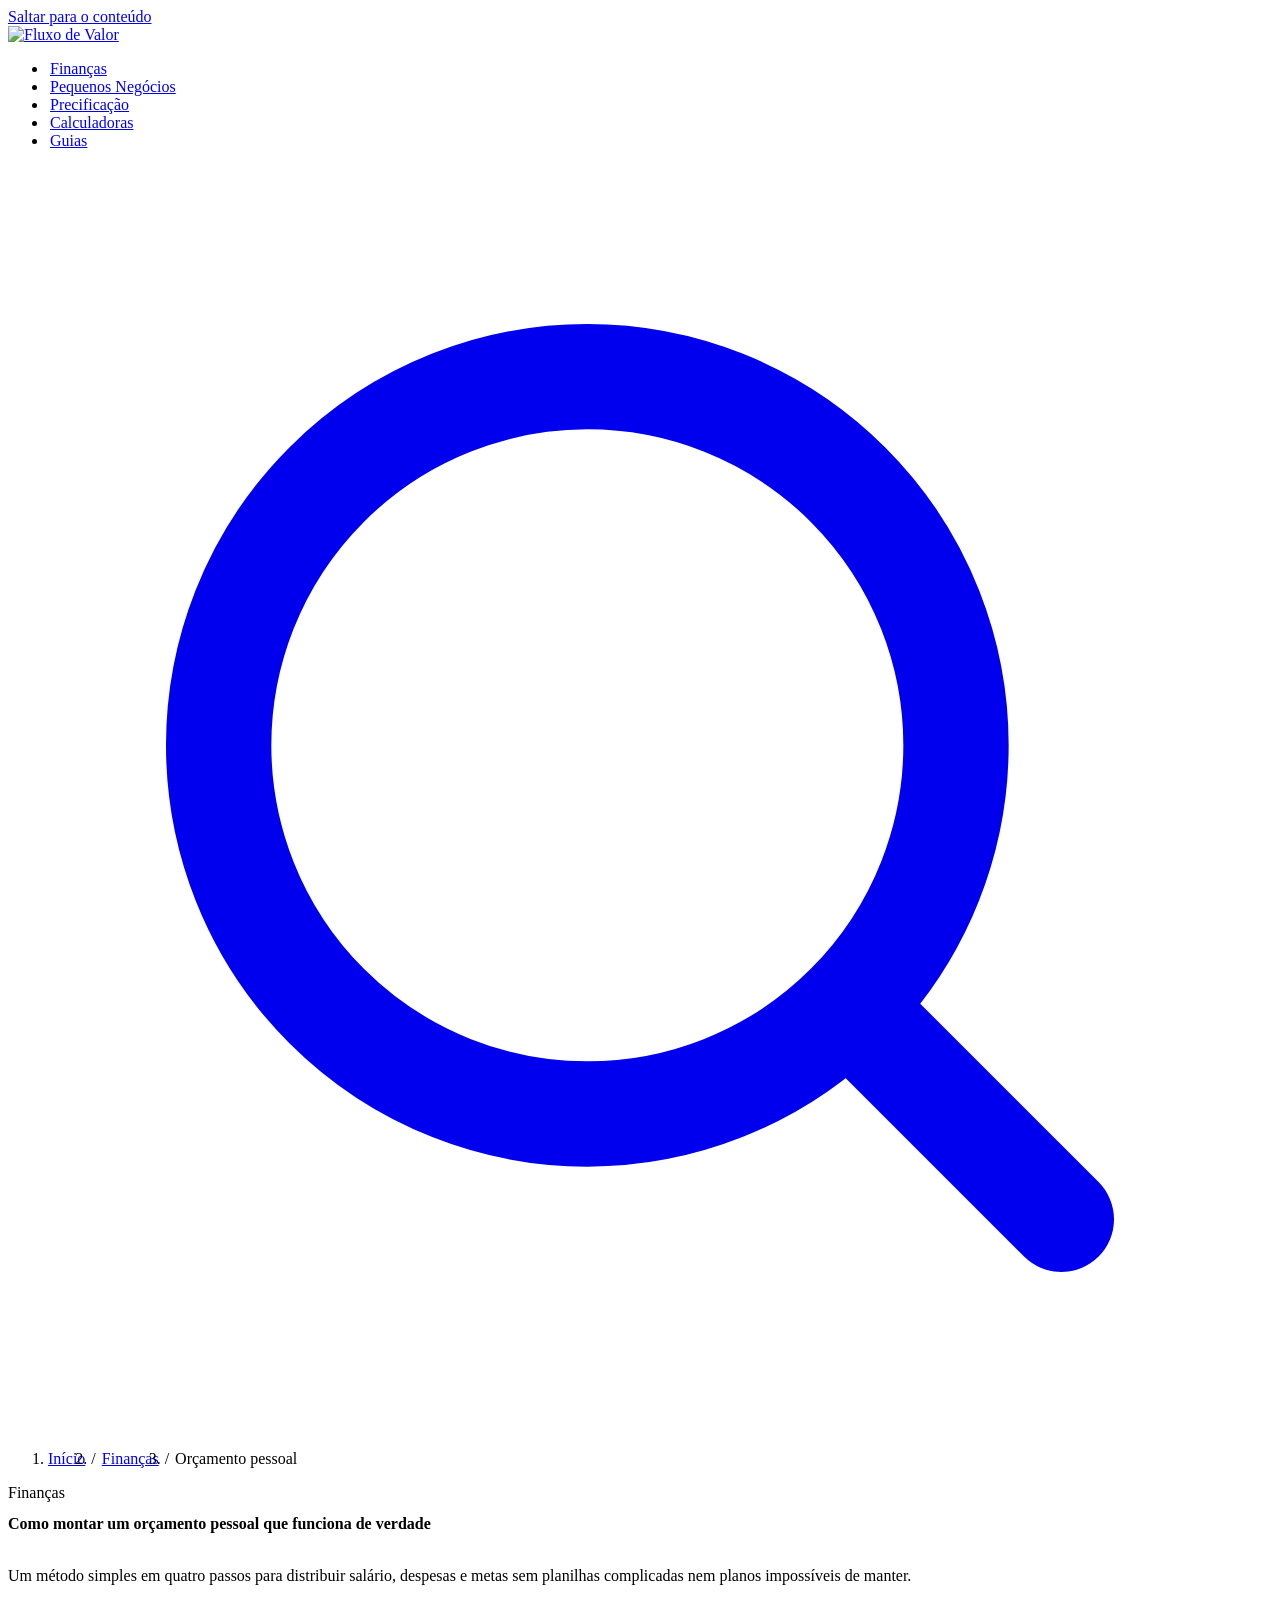
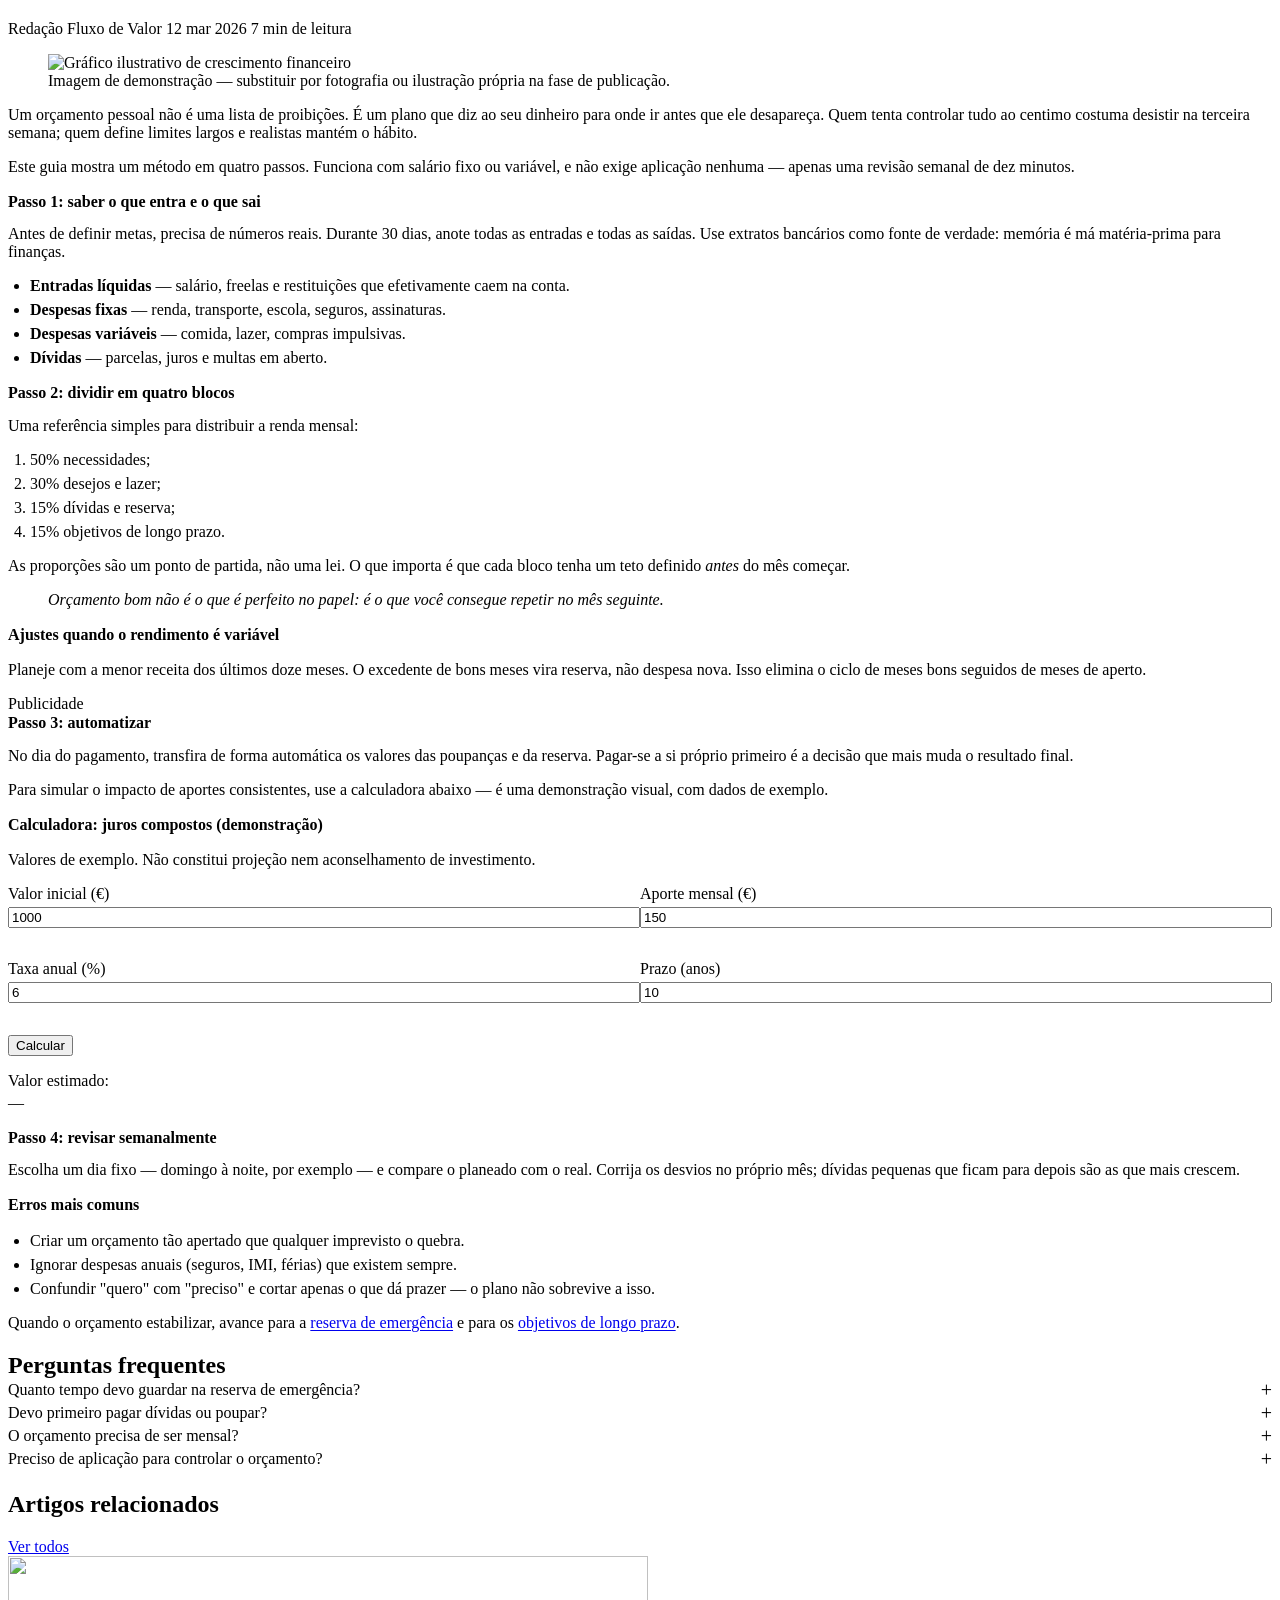
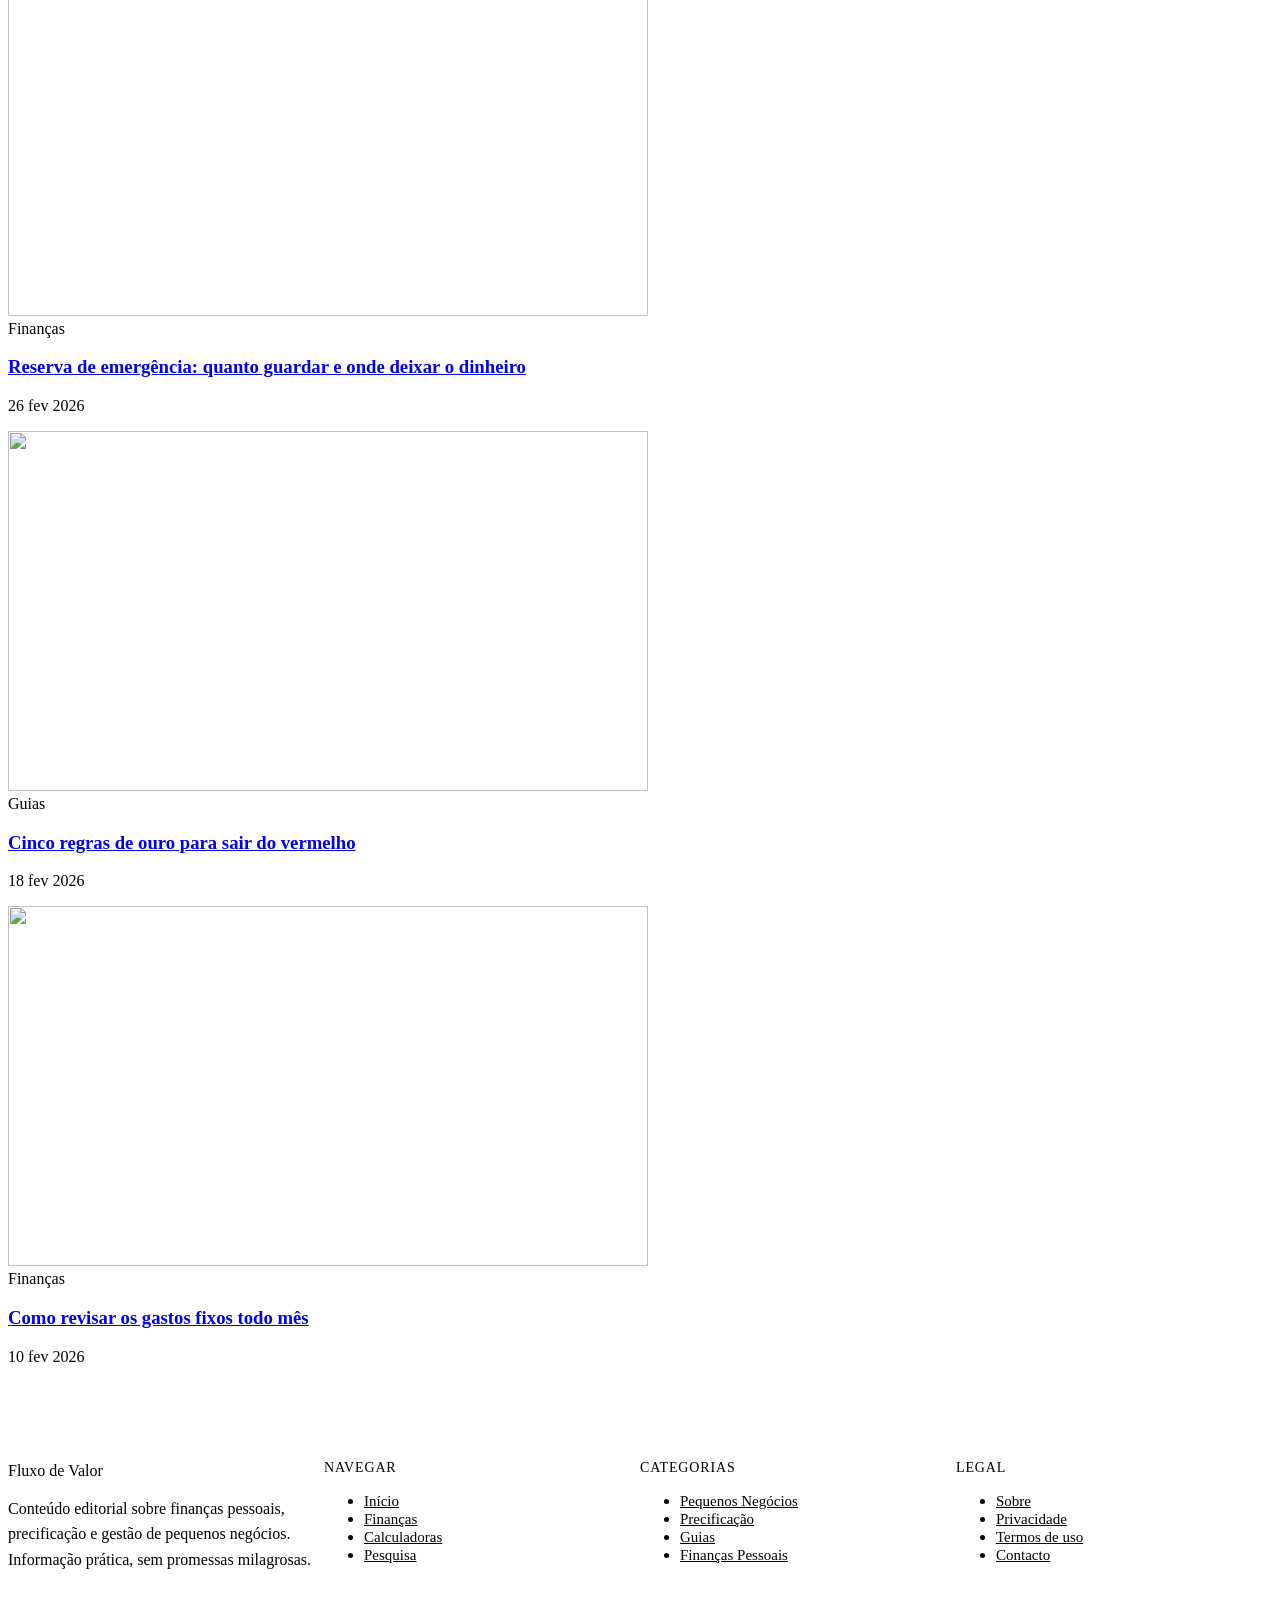
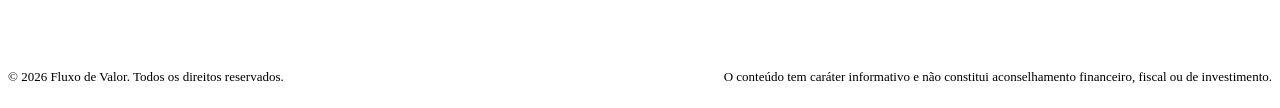
==== src/article.html @ 98493f85 "feat: implement article, category and search layouts" ====
<!DOCTYPE html>
<html lang="pt-PT">
<head>
<meta charset="utf-8">
<meta name="viewport" content="width=device-width, initial-scale=1">
<title>Como montar um orçamento pessoal que funciona de verdade — Fluxo de Valor</title>
<meta name="description" content="Método em quatro passos para montar um orçamento pessoal realista: distribuir salário, despesas e metas sem planilhas complicadas.">
<link rel="canonical" href="https://fluxodevalor.example/article.html">
<meta name="robots" content="index, follow">

<meta property="og:type" content="article">
<meta property="og:site_name" content="Fluxo de Valor">
<meta property="og:locale" content="pt_PT">
<meta property="og:title" content="Como montar um orçamento pessoal que funciona de verdade">
<meta property="og:description" content="Método em quatro passos para montar um orçamento pessoal realista, sem planilhas complicadas.">
<meta property="og:url" content="https://fluxodevalor.example/article.html">
<meta property="og:image" content="https://fluxodevalor.example/assets/images/ph-hero.svg">
<meta property="article:published_time" content="2026-03-12">

<meta name="twitter:card" content="summary_large_image">
<meta name="twitter:title" content="Como montar um orçamento pessoal que funciona de verdade">
<meta name="twitter:description" content="Método em quatro passos para montar um orçamento pessoal realista, sem planilhas complicadas.">
<meta name="twitter:image" content="https://fluxodevalor.example/assets/images/ph-hero.svg">

<link rel="icon" href="assets/images/logo.svg" type="image/svg+xml">

<link rel="stylesheet" href="css/variables.css">
<link rel="stylesheet" href="css/reset.css">
<link rel="stylesheet" href="css/base.css">
<link rel="stylesheet" href="css/header.css">
<link rel="stylesheet" href="css/navigation.css">
<link rel="stylesheet" href="css/hero.css">
<link rel="stylesheet" href="css/cards.css">
<link rel="stylesheet" href="css/sections.css">
<link rel="stylesheet" href="css/sidebar.css">
<link rel="stylesheet" href="css/calculators.css">
<link rel="stylesheet" href="css/article.css">
<link rel="stylesheet" href="css/footer.css">
<link rel="stylesheet" href="css/responsive.css">

<script type="application/ld+json">
{
  "@context": "https://schema.org",
  "@type": "Article",
  "headline": "Como montar um orçamento pessoal que funciona de verdade",
  "description": "Método em quatro passos para montar um orçamento pessoal realista, sem planilhas complicadas.",
  "inLanguage": "pt-PT",
  "datePublished": "2026-03-12",
  "author": { "@type": "Organization", "name": "Fluxo de Valor" },
  "publisher": { "@type": "Organization", "name": "Fluxo de Valor" },
  "image": "https://fluxodevalor.example/assets/images/ph-hero.svg",
  "mainEntityOfPage": "https://fluxodevalor.example/article.html"
}
</script>

<script type="application/ld+json">
{
  "@context": "https://schema.org",
  "@type": "BreadcrumbList",
  "itemListElement": [
    { "@type": "ListItem", "position": 1, "name": "Início", "item": "https://fluxodevalor.example/" },
    { "@type": "ListItem", "position": 2, "name": "Finanças", "item": "https://fluxodevalor.example/category.html" },
    { "@type": "ListItem", "position": 3, "name": "Orçamento pessoal" }
  ]
}
</script>

<script type="application/ld+json">
{
  "@context": "https://schema.org",
  "@type": "FAQPage",
  "mainEntity": [
    {
      "@type": "Question",
      "name": "Quanto tempo devo guardar na reserva de emergência?",
      "acceptedAnswer": { "@type": "Answer", "text": "Entre 3 e 6 meses de despesas essenciais. Quem tem rendimento variável ou depende de um único cliente deve aproximar-se de 6 meses." }
    },
    {
      "@type": "Question",
      "name": "Devo primeiro pagar dívidas ou poupar?",
      "acceptedAnswer": { "@type": "Answer", "text": "Garanta uma pequena reserva de segurança (1 mês) e, em paralelo, ataque as dívidas com juros acima de 8% ao ano. Só depois aumente a poupança de longo prazo." }
    },
    {
      "@type": "Question",
      "name": "O orçamento precisa de ser mensal?",
      "acceptedAnswer": { "@type": "Answer", "text": "Na maioria dos casos sim, porque acompanha a frequência do salário. Quem recebe de forma irregular pode usar um orçamento por 90 dias." }
    },
    {
      "@type": "Question",
      "name": "Preciso de aplicação para controlar o orçamento?",
      "acceptedAnswer": { "@type": "Answer", "text": "Não. Uma folha de cálculo simples ou até papel funciona desde que a revisão seja semanal e os valores sejam reais." }
    }
  ]
}
</script>
</head>

<body>
<a class="skip-link" href="#conteudo">Saltar para o conteúdo</a>

<header class="site-header">
  <div class="container header-inner">
    <a class="site-logo" href="index.html" aria-label="Fluxo de Valor — página inicial">
      <img src="assets/images/logo.svg" alt="Fluxo de Valor" width="180" height="30">
    </a>

    <nav class="main-nav" id="main-nav" aria-label="Navegação principal">
      <ul class="nav-list">
        <li><a class="nav-link is-active" href="category.html" aria-current="page">Finanças</a></li>
        <li><a class="nav-link" href="category.html">Pequenos Negócios</a></li>
        <li><a class="nav-link" href="category.html">Precificação</a></li>
        <li><a class="nav-link" href="category.html">Calculadoras</a></li>
        <li><a class="nav-link" href="category.html">Guias</a></li>
      </ul>
    </nav>

    <div class="header-actions">
      <a class="header-search" href="search.html" aria-label="Pesquisar no site">
        <svg viewBox="0 0 24 24" fill="none" stroke="currentColor" stroke-width="2" stroke-linecap="round" aria-hidden="true"><circle cx="11" cy="11" r="7"/><path d="M20 20l-3.6-3.6"/></svg>
      </a>
      <button class="menu-toggle" type="button" aria-expanded="false" aria-controls="main-nav" aria-label="Abrir menu">
        <svg class="icon-menu" viewBox="0 0 24 24" fill="none" stroke="currentColor" stroke-width="2" stroke-linecap="round" aria-hidden="true"><path d="M4 7h16M4 12h16M4 17h16"/></svg>
        <svg class="icon-close" viewBox="0 0 24 24" fill="none" stroke="currentColor" stroke-width="2" stroke-linecap="round" aria-hidden="true"><path d="M6 6l12 12M18 6L6 18"/></svg>
      </button>
    </div>
  </div>
  <div class="nav-backdrop" aria-hidden="true"></div>
</header>

<main id="conteudo">
  <div class="container">

    <nav class="breadcrumb" aria-label="Trilha de navegação">
      <ol>
        <li><a href="index.html">Início</a></li>
        <li><a href="category.html">Finanças</a></li>
        <li aria-current="page">Orçamento pessoal</li>
      </ol>
    </nav>

    <article>
      <header class="article-header">
        <span class="eyebrow">Finanças</span>
        <h1 class="article-title">Como montar um orçamento pessoal que funciona de verdade</h1>
        <p class="article-summary">Um método simples em quatro passos para distribuir salário, despesas e metas sem planilhas complicadas nem planos impossíveis de manter.</p>
        <p class="meta meta--dot">
          <span>Redação Fluxo de Valor</span>
          <time datetime="2026-03-12">12 mar 2026</time>
          <span>7 min de leitura</span>
        </p>
      </header>

      <figure class="article-figure">
        <img src="assets/images/ph-hero.svg" alt="Gráfico ilustrativo de crescimento financeiro" width="640" height="360" fetchpriority="high">
        <figcaption>Imagem de demonstração — substituir por fotografia ou ilustração própria na fase de publicação.</figcaption>
      </figure>

      <div class="article-body">
        <p>Um orçamento pessoal não é uma lista de proibições. É um plano que diz ao seu dinheiro para onde ir antes que ele desapareça. Quem tenta controlar tudo ao centimo costuma desistir na terceira semana; quem define limites largos e realistas mantém o hábito.</p>

        <p>Este guia mostra um método em quatro passos. Funciona com salário fixo ou variável, e não exige aplicação nenhuma — apenas uma revisão semanal de dez minutos.</p>

        <h2>Passo 1: saber o que entra e o que sai</h2>
        <p>Antes de definir metas, precisa de números reais. Durante 30 dias, anote todas as entradas e todas as saídas. Use extratos bancários como fonte de verdade: memória é má matéria-prima para finanças.</p>
        <ul>
          <li><strong>Entradas líquidas</strong> — salário, freelas e restituições que efetivamente caem na conta.</li>
          <li><strong>Despesas fixas</strong> — renda, transporte, escola, seguros, assinaturas.</li>
          <li><strong>Despesas variáveis</strong> — comida, lazer, compras impulsivas.</li>
          <li><strong>Dívidas</strong> — parcelas, juros e multas em aberto.</li>
        </ul>

        <h2>Passo 2: dividir em quatro blocos</h2>
        <p>Uma referência simples para distribuir a renda mensal:</p>
        <ol>
          <li>50% necessidades;</li>
          <li>30% desejos e lazer;</li>
          <li>15% dívidas e reserva;</li>
          <li>15% objetivos de longo prazo.</li>
        </ol>
        <p>As proporções são um ponto de partida, não uma lei. O que importa é que cada bloco tenha um teto definido <em>antes</em> do mês começar.</p>

        <blockquote>Orçamento bom não é o que é perfeito no papel: é o que você consegue repetir no mês seguinte.</blockquote>

        <h3>Ajustes quando o rendimento é variável</h3>
        <p>Planeje com a menor receita dos últimos doze meses. O excedente de bons meses vira reserva, não despesa nova. Isso elimina o ciclo de meses bons seguidos de meses de aperto.</p>

        <aside class="ad-slot" aria-label="Publicidade — dentro do artigo"><span>Publicidade</span></aside>

        <h2>Passo 3: automatizar</h2>
        <p>No dia do pagamento, transfira de forma automática os valores das poupanças e da reserva. Pagar-se a si próprio primeiro é a decisão que mais muda o resultado final.</p>
        <p>Para simular o impacto de aportes consistentes, use a calculadora abaixo — é uma demonstração visual, com dados de exemplo.</p>

        <section class="calc-panel" aria-labelledby="calc-demo-title">
          <h2 class="calc-panel-title" id="calc-demo-title">Calculadora: juros compostos (demonstração)</h2>
          <p class="calc-panel-hint">Valores de exemplo. Não constitui projeção nem aconselhamento de investimento.</p>

          <form class="calc-form" id="calc-demo-form">
            <p class="calc-field">
              <label for="calc-start">Valor inicial (€)</label>
              <input class="field" type="number" id="calc-start" name="start" value="1000" min="0" step="50">
            </p>
            <p class="calc-field">
              <label for="calc-monthly">Aporte mensal (€)</label>
              <input class="field" type="number" id="calc-monthly" name="monthly" value="150" min="0" step="10">
            </p>
            <p class="calc-field">
              <label for="calc-rate">Taxa anual (%)</label>
              <input class="field" type="number" id="calc-rate" name="rate" value="6" min="0" max="100" step="0.1">
            </p>
            <p class="calc-field">
              <label for="calc-years">Prazo (anos)</label>
              <input class="field" type="number" id="calc-years" name="years" value="10" min="1" max="60" step="1">
            </p>
            <p><button class="btn btn--primary" type="submit">Calcular</button></p>
          </form>

          <p class="calc-result">Valor estimado:
            <output id="calc-demo-result" for="calc-start calc-monthly calc-rate calc-years">—</output>
          </p>
        </section>

        <h2>Passo 4: revisar semanalmente</h2>
        <p>Escolha um dia fixo — domingo à noite, por exemplo — e compare o planeado com o real. Corrija os desvios no próprio mês; dívidas pequenas que ficam para depois são as que mais crescem.</p>

        <h3>Erros mais comuns</h3>
        <ul>
          <li>Criar um orçamento tão apertado que qualquer imprevisto o quebra.</li>
          <li>Ignorar despesas anuais (seguros, IMI, férias) que existem sempre.</li>
          <li>Confundir "quero" com "preciso" e cortar apenas o que dá prazer — o plano não sobrevive a isso.</li>
        </ul>

        <p>Quando o orçamento estabilizar, avance para a <a href="category.html">reserva de emergência</a> e para os <a href="category.html">objetivos de longo prazo</a>.</p>
      </div>

      <section class="faq" aria-labelledby="faq-title">
        <h2 class="faq-title" id="faq-title">Perguntas frequentes</h2>

        <details class="faq-item">
          <summary>Quanto tempo devo guardar na reserva de emergência?</summary>
          <div class="faq-answer"><p>Entre 3 e 6 meses de despesas essenciais. Quem tem rendimento variável ou depende de um único cliente deve aproximar-se de 6 meses.</p></div>
        </details>

        <details class="faq-item">
          <summary>Devo primeiro pagar dívidas ou poupar?</summary>
          <div class="faq-answer"><p>Garanta uma pequena reserva de segurança (1 mês) e, em paralelo, ataque as dívidas com juros acima de 8% ao ano. Só depois aumente a poupança de longo prazo.</p></div>
        </details>

        <details class="faq-item">
          <summary>O orçamento precisa de ser mensal?</summary>
          <div class="faq-answer"><p>Na maioria dos casos sim, porque acompanha a frequência do salário. Quem recebe de forma irregular pode usar um orçamento por 90 dias.</p></div>
        </details>

        <details class="faq-item">
          <summary>Preciso de aplicação para controlar o orçamento?</summary>
          <div class="faq-answer"><p>Não. Uma folha de cálculo simples ou até papel funciona desde que a revisão seja semanal e os valores sejam reais.</p></div>
        </details>
      </section>
    </article>

    <section class="related" aria-labelledby="related-title">
      <div class="section-header">
        <h2 class="section-title" id="related-title">Artigos relacionados</h2>
        <a class="section-link" href="category.html">Ver todos</a>
      </div>

      <div class="card-grid">
        <article class="card">
          <a class="card-media" href="article.html" tabindex="-1" aria-hidden="true">
            <img src="assets/images/ph-d.svg" alt="" width="640" height="360" loading="lazy">
          </a>
          <div class="card-body">
            <span class="eyebrow">Finanças</span>
            <h3 class="card-title"><a href="article.html">Reserva de emergência: quanto guardar e onde deixar o dinheiro</a></h3>
            <p class="card-meta"><time datetime="2026-02-26">26 fev 2026</time></p>
          </div>
        </article>

        <article class="card">
          <a class="card-media" href="article.html" tabindex="-1" aria-hidden="true">
            <img src="assets/images/ph-b.svg" alt="" width="640" height="360" loading="lazy">
          </a>
          <div class="card-body">
            <span class="eyebrow">Guias</span>
            <h3 class="card-title"><a href="article.html">Cinco regras de ouro para sair do vermelho</a></h3>
            <p class="card-meta"><time datetime="2026-02-18">18 fev 2026</time></p>
          </div>
        </article>

        <article class="card">
          <a class="card-media" href="article.html" tabindex="-1" aria-hidden="true">
            <img src="assets/images/ph-c.svg" alt="" width="640" height="360" loading="lazy">
          </a>
          <div class="card-body">
            <span class="eyebrow">Finanças</span>
            <h3 class="card-title"><a href="article.html">Como revisar os gastos fixos todo mês</a></h3>
            <p class="card-meta"><time datetime="2026-02-10">10 fev 2026</time></p>
          </div>
        </article>
      </div>
    </section>

  </div>
</main>

<footer class="site-footer">
  <div class="container">
    <div class="footer-grid">
      <div>
        <p class="footer-brand-name">Fluxo de Valor</p>
        <p class="footer-text">Conteúdo editorial sobre finanças pessoais, precificação e gestão de pequenos negócios. Informação prática, sem promessas milagrosas.</p>
      </div>

      <nav aria-labelledby="footer-nav">
        <p class="footer-title" id="footer-nav">Navegar</p>
        <ul class="footer-links">
          <li><a href="index.html">Início</a></li>
          <li><a href="category.html">Finanças</a></li>
          <li><a href="category.html">Calculadoras</a></li>
          <li><a href="search.html">Pesquisa</a></li>
        </ul>
      </nav>

      <nav aria-labelledby="footer-cat">
        <p class="footer-title" id="footer-cat">Categorias</p>
        <ul class="footer-links">
          <li><a href="category.html">Pequenos Negócios</a></li>
          <li><a href="category.html">Precificação</a></li>
          <li><a href="category.html">Guias</a></li>
          <li><a href="category.html">Finanças Pessoais</a></li>
        </ul>
      </nav>

      <nav aria-labelledby="footer-legal">
        <p class="footer-title" id="footer-legal">Legal</p>
        <ul class="footer-links">
          <li><a href="#">Sobre</a></li>
          <li><a href="#">Privacidade</a></li>
          <li><a href="#">Termos de uso</a></li>
          <li><a href="#">Contacto</a></li>
        </ul>
      </nav>
    </div>

    <div class="footer-bottom">
      <p>&copy; <span id="year">2026</span> Fluxo de Valor. Todos os direitos reservados.</p>
      <p class="footer-disclaimer">O conteúdo tem caráter informativo e não constitui aconselhamento financeiro, fiscal ou de investimento.</p>
    </div>
  </div>
</footer>

<script src="js/navigation.js" defer></script>
<script src="js/main.js" defer></script>
</body>
</html>
---- src/css/sidebar.css ----
/* Sidebar e widgets reutilizáveis. Mobile: abaixo do conteúdo (ver responsive.css). */

.main-layout {
  display: grid;
  grid-template-columns: minmax(0, 1fr);
  gap: var(--space-2xl);
  padding-block: var(--space-section);
}

.sidebar {
  display: flex;
  flex-direction: column;
  gap: var(--space-xl);
  min-width: 0;
}

.main-content {
  min-width: 0;
}

.widget {
  padding: var(--space-lg);
  background: var(--color-background);
  border: 1px solid var(--color-border);
  border-radius: var(--radius-md);
}

.widget--plain {
  padding: 0;
  border: 0;
}

.widget-title {
  margin-bottom: var(--space-md);
  padding-bottom: var(--space-sm);
  border-bottom: 2px solid var(--color-border);
  font-size: 15px;
  font-weight: var(--weight-bold);
  letter-spacing: 0.04em;
  text-transform: uppercase;
}

/* Pesquisa ---------------------------------------------------------------- */
.search-form {
  display: flex;
  gap: var(--space-sm);
}

.search-form .field {
  flex: 1 1 auto;
}

.search-form .btn {
  flex-shrink: 0;
  padding-inline: 16px;
}

/* Posts recentes ---------------------------------------------------------- */
.recent-list {
  display: flex;
  flex-direction: column;
  gap: var(--space-md);
}

.recent-item {
  display: grid;
  grid-template-columns: 72px minmax(0, 1fr);
  gap: var(--space-sm);
  align-items: start;
}

.recent-thumb {
  width: 72px;
  height: 52px;
  overflow: hidden;
  border-radius: var(--radius-sm);
  background: var(--color-surface);
}

.recent-thumb img {
  width: 72px;
  height: 52px;
  object-fit: cover;
}

.recent-title {
  display: block;
  font-size: 14px;
  line-height: 1.35;
  font-weight: var(--weight-semibold);
}

.recent-title a {
  color: var(--color-text);
}

.recent-title a:hover {
  color: var(--color-primary);
}

.recent-meta {
  display: block;
  margin-top: 2px;
  font-size: 11px;
  color: var(--color-text-secondary);
}

/* Categorias -------------------------------------------------------------- */
.category-list {
  display: flex;
  flex-direction: column;
}

.category-list a {
  display: flex;
  align-items: center;
  justify-content: space-between;
  gap: var(--space-sm);
  min-height: var(--target-min);
  padding-block: 6px;
  border-bottom: 1px solid var(--color-border);
  font-size: 14px;
  font-weight: var(--weight-medium);
  color: var(--color-text);
}

.category-list li:last-child a {
  border-bottom: 0;
}

.category-list a:hover {
  color: var(--color-primary);
}

.category-list .count {
  font-size: 12px;
  color: var(--color-text-secondary);
}

/* Calculadora em destaque ------------------------------------------------- */
.widget-calc {
  display: flex;
  flex-direction: column;
  gap: var(--space-sm);
  padding: var(--space-lg);
  background: var(--color-primary-soft);
  border: 1px solid var(--color-primary);
  border-radius: var(--radius-md);
}

.widget-calc .widget-title {
  border-bottom-color: rgba(37, 99, 235, 0.3);
  color: var(--color-primary-dark);
}

.widget-calc p {
  font-size: var(--text-card-summary);
  color: var(--color-text-strong);
}
---- src/css/calculators.css ----
/* Secção de calculadoras (componentes visuais; sem lógica financeira completa). */

.calc-grid {
  display: grid;
  grid-template-columns: repeat(auto-fit, minmax(min(100%, 150px), 1fr));
  gap: var(--space-md);
}

.calc-card {
  display: flex;
  flex-direction: column;
  align-items: flex-start;
  gap: var(--space-md);
  min-height: 120px;
  padding: 20px;
  background: var(--color-background);
  border: 1px solid var(--color-border);
  border-radius: var(--radius-md);
  color: var(--color-text);
  transition: border-color var(--transition-fast),
    box-shadow var(--transition-fast);
}

.calc-card:hover {
  border-color: var(--color-primary);
  box-shadow: var(--shadow-sm);
  color: var(--color-text);
}

.calc-icon {
  flex-shrink: 0;
  display: grid;
  place-items: center;
  width: 44px;
  height: 44px;
  background: var(--color-primary-soft);
  border-radius: var(--radius-sm);
  color: var(--color-primary);
}

.calc-icon svg {
  width: 22px;
  height: 22px;
}

.calc-body {
  flex: 1 1 auto;
  min-width: 0;
}

.calc-name {
  display: block;
  font-size: calc(var(--text-card-title) - 1px);
  font-weight: var(--weight-semibold);
  line-height: 1.3;
  overflow-wrap: break-word;
}

.calc-desc {
  display: block;
  margin-top: var(--space-xs);
  font-size: var(--text-meta);
  line-height: 1.5;
  color: var(--color-text-secondary);
  overflow-wrap: break-word;
}

.calc-arrow {
  flex-shrink: 0;
  align-self: flex-end;
  color: var(--color-text-muted);
  transition: transform var(--transition-fast),
    color var(--transition-fast);
}

.calc-arrow svg {
  width: 18px;
  height: 18px;
}

.calc-card:hover .calc-arrow {
  transform: translateX(4px);
  color: var(--color-primary);
}

/* Calculadora de demonstração (página de artigo) -------------------------- */
.calc-panel {
  margin-block: var(--space-xl);
  padding: var(--space-lg);
  background: var(--color-surface);
  border: 1px solid var(--color-border);
  border-left: 4px solid var(--color-primary);
  border-radius: var(--radius-md);
}

.calc-panel-title {
  font-size: calc(var(--text-h3) - 2px);
  margin-bottom: var(--space-xs);
}

.calc-panel-hint {
  font-size: var(--text-meta);
  color: var(--color-text-secondary);
  margin-bottom: var(--space-md);
}

.calc-form {
  display: grid;
  grid-template-columns: minmax(0, 1fr);
  gap: var(--space-sm);
}

.calc-field {
  display: flex;
  flex-direction: column;
  gap: 4px;
}

.calc-field label {
  font-size: var(--text-meta);
  font-weight: var(--weight-semibold);
  color: var(--color-text-secondary);
}

.calc-result {
  margin-top: var(--space-md);
  padding-top: var(--space-md);
  border-top: 1px solid var(--color-border);
  font-size: var(--text-card-summary);
}

.calc-result output {
  display: block;
  margin-top: 4px;
  font-size: var(--text-h3);
  font-weight: var(--weight-bold);
  color: var(--color-primary-dark);
}

@media (prefers-reduced-motion: reduce) {
  .calc-card,
  .calc-arrow {
    transition: none;
  }
}
---- src/css/article.css ----
/* Página de artigo, cabeçalhos de página, FAQ e relacionados. */

/* Trilha de navegação ----------------------------------------------------- */
.breadcrumb {
  padding-block: var(--space-md);
  font-size: var(--text-meta);
  color: var(--color-text-secondary);
}

.breadcrumb ol {
  display: flex;
  flex-wrap: wrap;
  align-items: center;
  gap: 6px;
}

.breadcrumb li + li::before {
  content: "/";
  margin-right: 6px;
  color: var(--color-text-muted);
}

.breadcrumb a:hover {
  text-decoration: underline;
}

.breadcrumb [aria-current="page"] {
  color: var(--color-text);
  font-weight: var(--weight-medium);
}

/* Cabeçalho do artigo ----------------------------------------------------- */
.article-header {
  display: flex;
  flex-direction: column;
  gap: var(--space-md);
  max-width: var(--article-width);
  margin-inline: auto;
}

.article-title {
  font-size: var(--text-h1);
  line-height: var(--leading-tight);
}

.article-summary {
  font-size: calc(var(--text-body) + 1px);
  line-height: 1.6;
  color: var(--color-text-secondary);
}

.article-figure {
  margin-block: var(--space-lg);
}

.article-figure img {
  width: 100%;
  aspect-ratio: 16 / 9;
  object-fit: cover;
  border-radius: var(--radius-md);
  background: var(--color-surface);
}

.article-figure figcaption {
  margin-top: var(--space-sm);
  font-size: var(--text-meta);
  color: var(--color-text-secondary);
}

/* Corpo ------------------------------------------------------------------- */
.article-body {
  max-width: var(--article-width);
  margin-inline: auto;
  font-size: var(--text-body);
  line-height: var(--leading-body);
}

.article-body > * + * {
  margin-top: var(--space-md);
}

.article-body h2 {
  margin-top: var(--space-xl);
  font-size: var(--text-h2);
  line-height: 1.25;
}

.article-body h3 {
  margin-top: var(--space-lg);
  font-size: var(--text-h3);
  line-height: 1.3;
}

.article-body ul,
.article-body ol {
  padding-left: 22px;
}

.article-body ul {
  list-style: disc;
}

.article-body ol {
  list-style: decimal;
}

.article-body li + li {
  margin-top: 6px;
}

.article-body blockquote {
  padding: var(--space-md) var(--space-lg);
  background: var(--color-surface);
  border-left: 4px solid var(--color-primary);
  border-radius: var(--radius-sm);
  font-style: italic;
  color: var(--color-text-secondary);
}

.article-body a {
  text-decoration: underline;
  text-underline-offset: 2px;
}

.article-body .ad-slot {
  margin-block: var(--space-lg);
}

/* FAQ --------------------------------------------------------------------- */
.faq {
  max-width: var(--article-width);
  margin-inline: auto;
  margin-top: var(--space-xl);
}

.faq-title {
  margin-bottom: var(--space-md);
}

.faq-item {
  border: 1px solid var(--color-border);
  border-radius: var(--radius-md);
  background: var(--color-background);
}

.faq-item + .faq-item {
  margin-top: var(--space-sm);
}

.faq-item summary {
  display: flex;
  align-items: center;
  justify-content: space-between;
  gap: var(--space-md);
  min-height: var(--target-min);
  padding: var(--space-md);
  font-size: calc(var(--text-card-title) - 1px);
  font-weight: var(--weight-semibold);
  cursor: pointer;
  list-style: none;
}

.faq-item summary::-webkit-details-marker {
  display: none;
}

.faq-item summary::after {
  content: "+";
  flex-shrink: 0;
  font-size: 20px;
  font-weight: var(--weight-regular);
  color: var(--color-primary);
}

.faq-item[open] summary::after {
  content: "–";
}

.faq-item[open] summary {
  color: var(--color-primary);
  border-bottom: 1px solid var(--color-border);
}

.faq-answer {
  padding: var(--space-md);
  font-size: var(--text-card-summary);
  line-height: 1.7;
  color: var(--color-text-secondary);
}

/* Relacionados / grelhas de artigos --------------------------------------- */
.related {
  margin-top: var(--space-xl);
}

/* Cabeçalho de página (categoria, pesquisa) ------------------------------- */
.page-header {
  display: flex;
  flex-direction: column;
  gap: var(--space-sm);
  padding-bottom: var(--space-lg);
  margin-bottom: var(--space-lg);
  border-bottom: 2px solid var(--color-border);
}

.page-description {
  max-width: 720px;
  font-size: var(--text-card-summary);
  line-height: 1.6;
  color: var(--color-text-secondary);
}

.results-summary {
  margin-bottom: var(--space-lg);
  font-size: var(--text-card-summary);
  color: var(--color-text-secondary);
}

.results-summary strong {
  color: var(--color-text);
}
---- src/css/footer.css ----
/* Footer: 4 colunas no desktop, 1 coluna no mobile. */

.site-footer {
  margin-top: var(--space-section);
  background: var(--color-footer-bg);
  color: var(--color-footer-text);
}

.footer-grid {
  display: grid;
  grid-template-columns: minmax(0, 1fr);
  gap: var(--space-xl);
  padding-block: 48px;
}

.footer-brand-name {
  font-size: calc(var(--text-h3) - 2px);
  font-weight: var(--weight-bold);
  color: var(--color-footer-heading);
}

.footer-text {
  margin-top: var(--space-sm);
  font-size: var(--text-card-summary);
  line-height: 1.6;
  color: var(--color-footer-text);
}

.footer-title {
  margin-bottom: var(--space-sm);
  font-size: 14px;
  font-weight: var(--weight-bold);
  letter-spacing: 0.06em;
  text-transform: uppercase;
  color: var(--color-footer-heading);
}

.footer-links {
  display: flex;
  flex-direction: column;
}

.footer-links a {
  display: flex;
  align-items: center;
  min-height: var(--target-min);
  font-size: 15px;
  color: var(--color-footer-text);
}

.footer-links a:hover {
  color: var(--color-footer-heading);
  text-decoration: underline;
  text-underline-offset: 3px;
}

.footer-bottom {
  display: flex;
  flex-direction: column;
  gap: var(--space-sm);
  padding-block: var(--space-lg);
  border-top: 1px solid rgba(255, 255, 255, 0.12);
  font-size: 13px;
  color: var(--color-footer-muted);
}

.footer-bottom a {
  color: var(--color-footer-muted);
}

.footer-bottom a:hover {
  color: var(--color-footer-heading);
}

.footer-disclaimer {
  max-width: 760px;
  line-height: 1.6;
}
---- src/css/responsive.css ----
/* ==========================================================================
   Responsividade — apenas 4 breakpoints oficiais:

     1. @media (max-width: 767px)                            mobile
     2. @media (min-width: 768px)  and (max-width: 1023px)   tablet
     3. @media (min-width: 1024px) and (max-width: 1279px)   desktop
     4. @media (min-width: 1280px)                           large desktop

   As regras partilhadas do desktop (3 + 4) são expressas com
   min-width: 1024px, que cobre exatamente 1024 / 1280 / 1366 / 1440 / 1920.
   Sem media queries por dispositivo.
   ========================================================================== */

/* ---------------------------------------------------------------- MOBILE */
@media (max-width: 767px) {
  .newsletter {
    padding: var(--space-lg);
  }

  .card--row {
    grid-template-columns: 96px minmax(0, 1fr);
    gap: 12px;
  }

  .footer-grid {
    padding-block: 40px;
  }

  .widget {
    padding: var(--space-md);
  }

  .calc-panel {
    padding: var(--space-md);
  }

  .section-header {
    flex-wrap: wrap;
    row-gap: var(--space-xs);
  }
}

/* --------------------------------------------------------------- TABLET */
@media (min-width: 768px) and (max-width: 1023px) {
  .container {
    width: min(var(--container-width), calc(100% - 40px));
  }

  .hero-grid {
    grid-template-columns: minmax(0, 55fr) minmax(0, 45fr);
    gap: var(--space-lg);
    align-items: center;
  }

  .card-grid {
    grid-template-columns: repeat(2, minmax(0, 1fr));
    gap: 20px;
  }

  .card-grid--wide {
    grid-template-columns: minmax(0, 1fr);
  }

  .category-split {
    grid-template-columns: minmax(0, 1.5fr) minmax(0, 1fr);
    gap: var(--space-lg);
  }

  .calc-grid {
    grid-template-columns: repeat(3, minmax(0, 1fr));
  }

  .calc-card {
    flex-direction: row;
    align-items: center;
  }

  .calc-arrow {
    align-self: center;
  }

  .calc-form {
    grid-template-columns: repeat(2, minmax(0, 1fr));
  }

  .newsletter {
    grid-template-columns: minmax(0, 1fr) minmax(0, 340px);
    align-items: center;
    padding: var(--space-xl);
  }

  .newsletter-form {
    flex-direction: row;
  }

  .footer-grid {
    grid-template-columns: repeat(2, minmax(0, 1fr));
    padding-block: 56px;
  }
}

/* -------------------------------------------------------------- DESKTOP */
@media (min-width: 1024px) {
  .container {
    width: min(var(--container-width), calc(100% - 40px));
  }

  /* Navegação passa a inline (drawer fica só para mobile/tablet) --------- */
  .main-nav {
    position: static;
    width: auto;
    height: auto;
    padding: 0;
    background: none;
    box-shadow: none;
    overflow: visible;
    transform: none;
    visibility: visible;
    transition: none;
  }

  .nav-list {
    flex-direction: row;
    gap: 24px;
  }

  .nav-link {
    padding: 0 2px;
  }

  .nav-link:hover {
    background: none;
  }

  .nav-link.is-active::after {
    left: 2px;
    right: 2px;
    bottom: 12px;
  }

  .menu-toggle,
  .nav-backdrop {
    display: none;
  }

  .header-inner {
    gap: var(--space-xl);
  }

  /* Hero 55/45 ---------------------------------------------------------- */
  .hero-grid {
    grid-template-columns: minmax(0, 55fr) minmax(0, 45fr);
    gap: 28px;
    align-items: center;
  }

  /* Grelhas ------------------------------------------------------------ */
  .card-grid {
    grid-template-columns: repeat(3, minmax(0, 1fr));
    gap: 20px;
  }

  .card-grid--2 {
    grid-template-columns: repeat(2, minmax(0, 1fr));
    gap: 24px;
  }

  .card-grid--wide {
    grid-template-columns: minmax(0, 1fr);
  }

  .category-split {
    grid-template-columns: minmax(0, 1.5fr) minmax(0, 1fr);
    gap: var(--space-lg);
  }

  /* Conteúdo + sidebar 300px ------------------------------------------- */
  .main-layout {
    grid-template-columns: minmax(0, 1fr) var(--sidebar-width);
    gap: var(--space-2xl);
  }

  .calc-grid {
    grid-template-columns: repeat(3, minmax(0, 1fr));
    gap: 20px;
  }

  .calc-card {
    flex-direction: row;
    align-items: center;
  }

  .calc-arrow {
    align-self: center;
  }

  .calc-form {
    grid-template-columns: repeat(2, minmax(0, 1fr));
  }

  .newsletter {
    grid-template-columns: minmax(0, 1fr) minmax(0, 380px);
    align-items: center;
  }

  .footer-grid {
    grid-template-columns: repeat(4, minmax(0, 1fr));
    gap: var(--space-2xl);
    padding-block: 56px;
  }

  .footer-bottom {
    flex-direction: row;
    justify-content: space-between;
    align-items: center;
  }
}

/* -------------------------------------------------------- LARGE DESKTOP */
@media (min-width: 1280px) {
  .container {
    width: min(var(--container-width), calc(100% - 40px));
  }

  .hero-grid {
    gap: var(--space-xl);
  }

  .card-grid {
    gap: var(--space-lg);
  }

  .card-grid--wide {
    grid-template-columns: minmax(0, 1fr);
  }

  .calc-grid {
    grid-template-columns: repeat(4, minmax(0, 1fr));
  }

  .footer-grid {
    padding-block: 64px;
  }
}
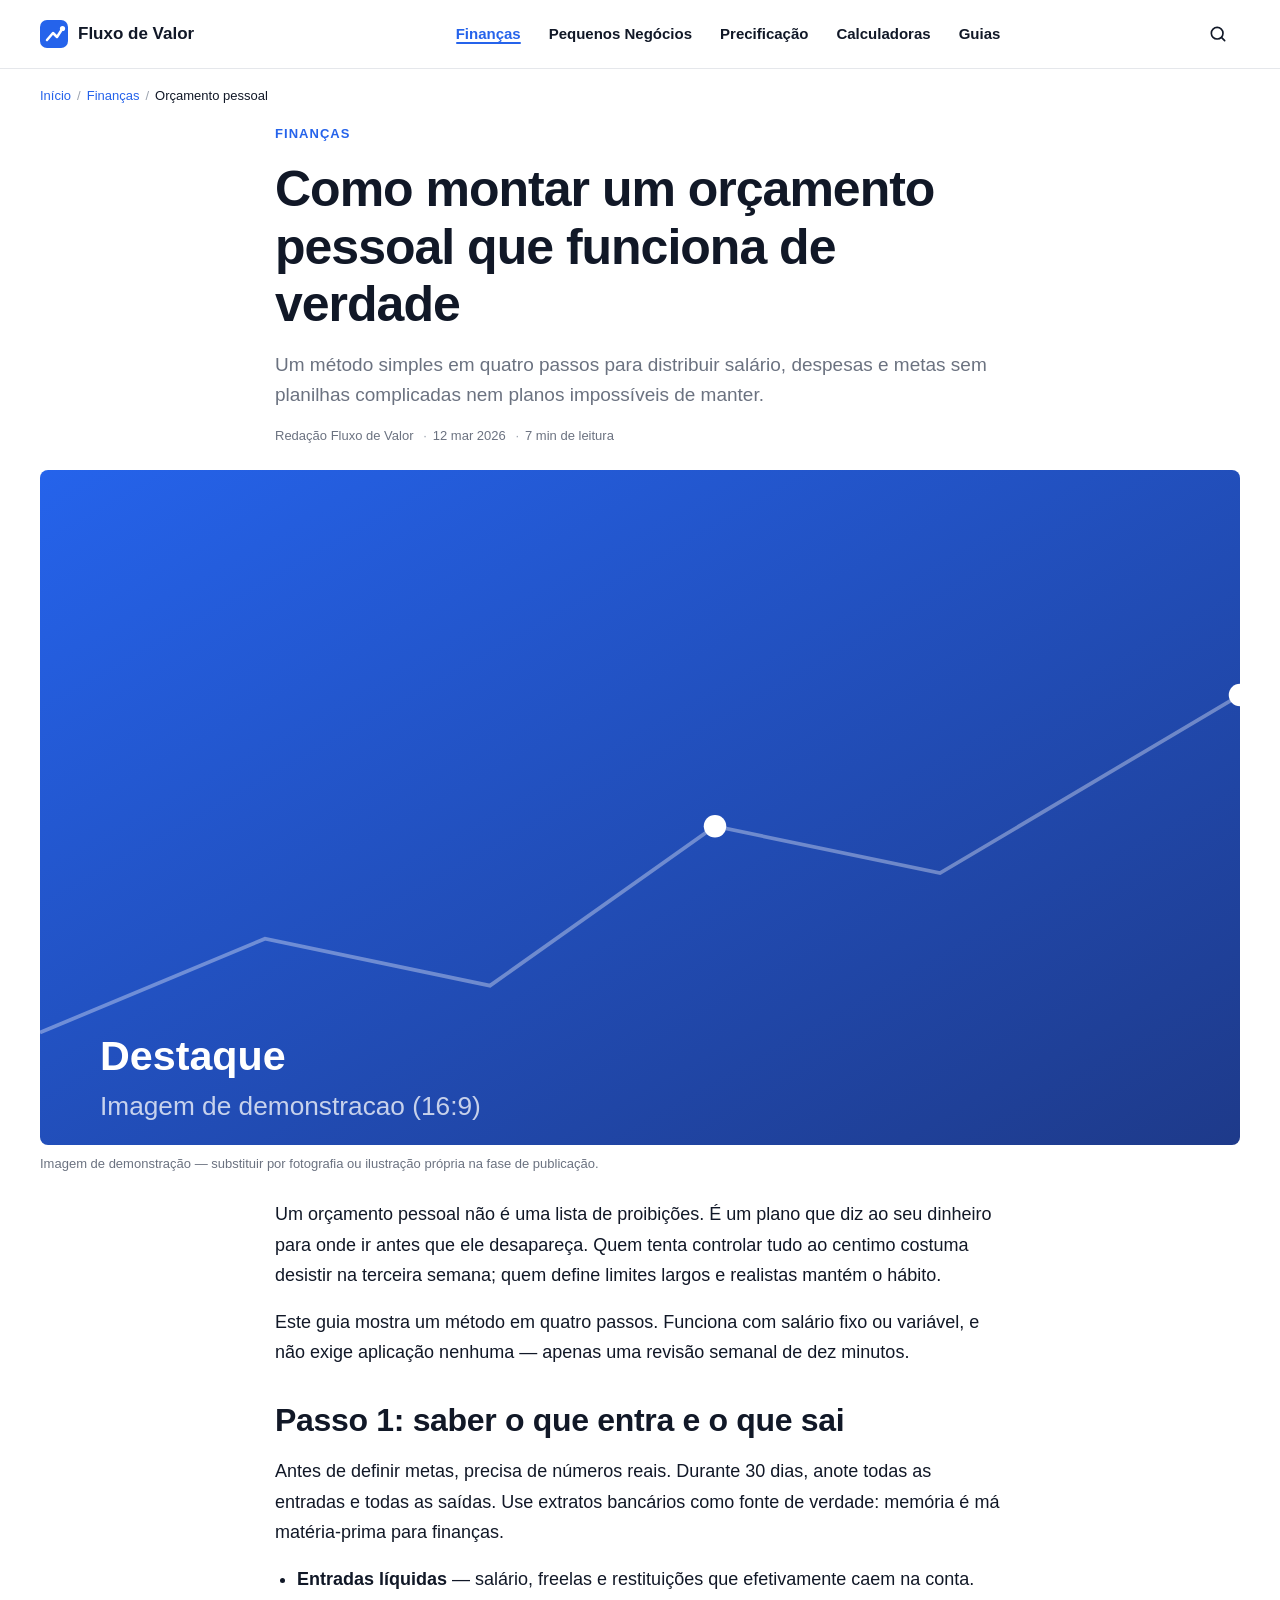
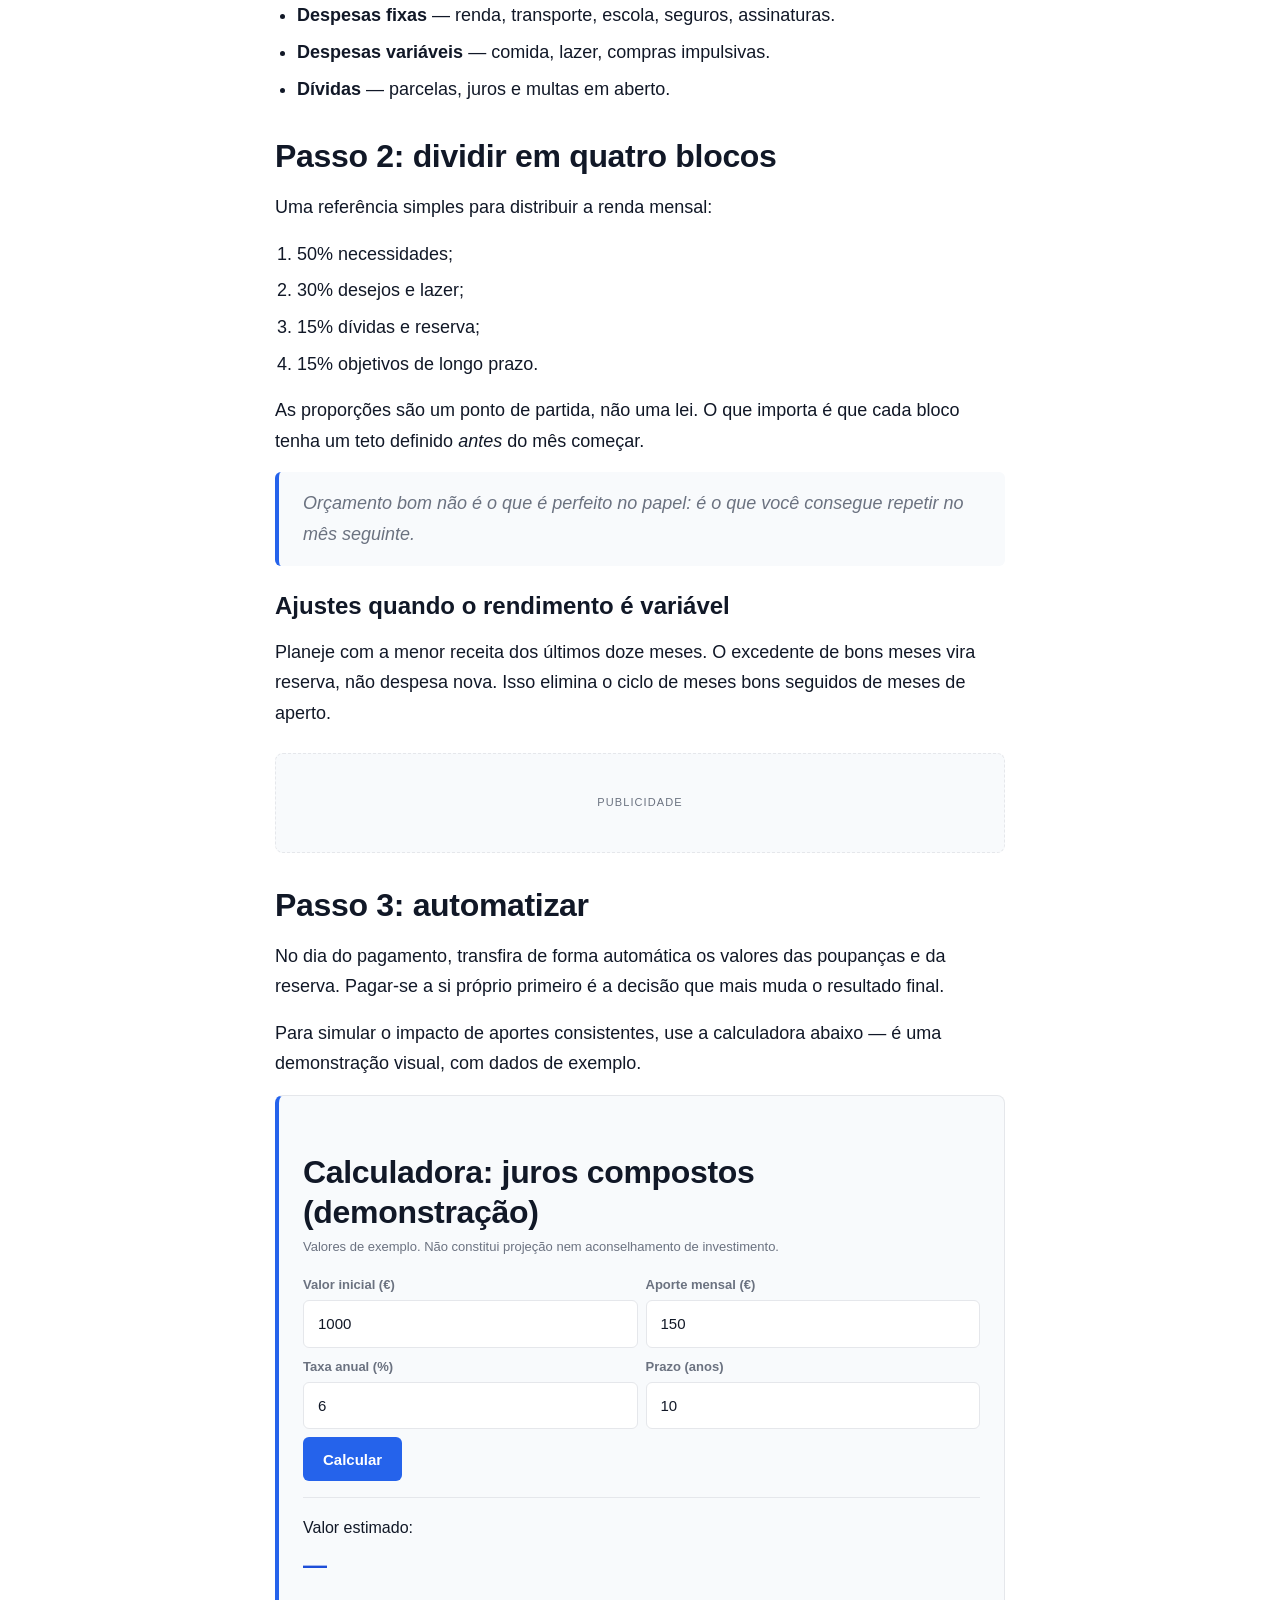
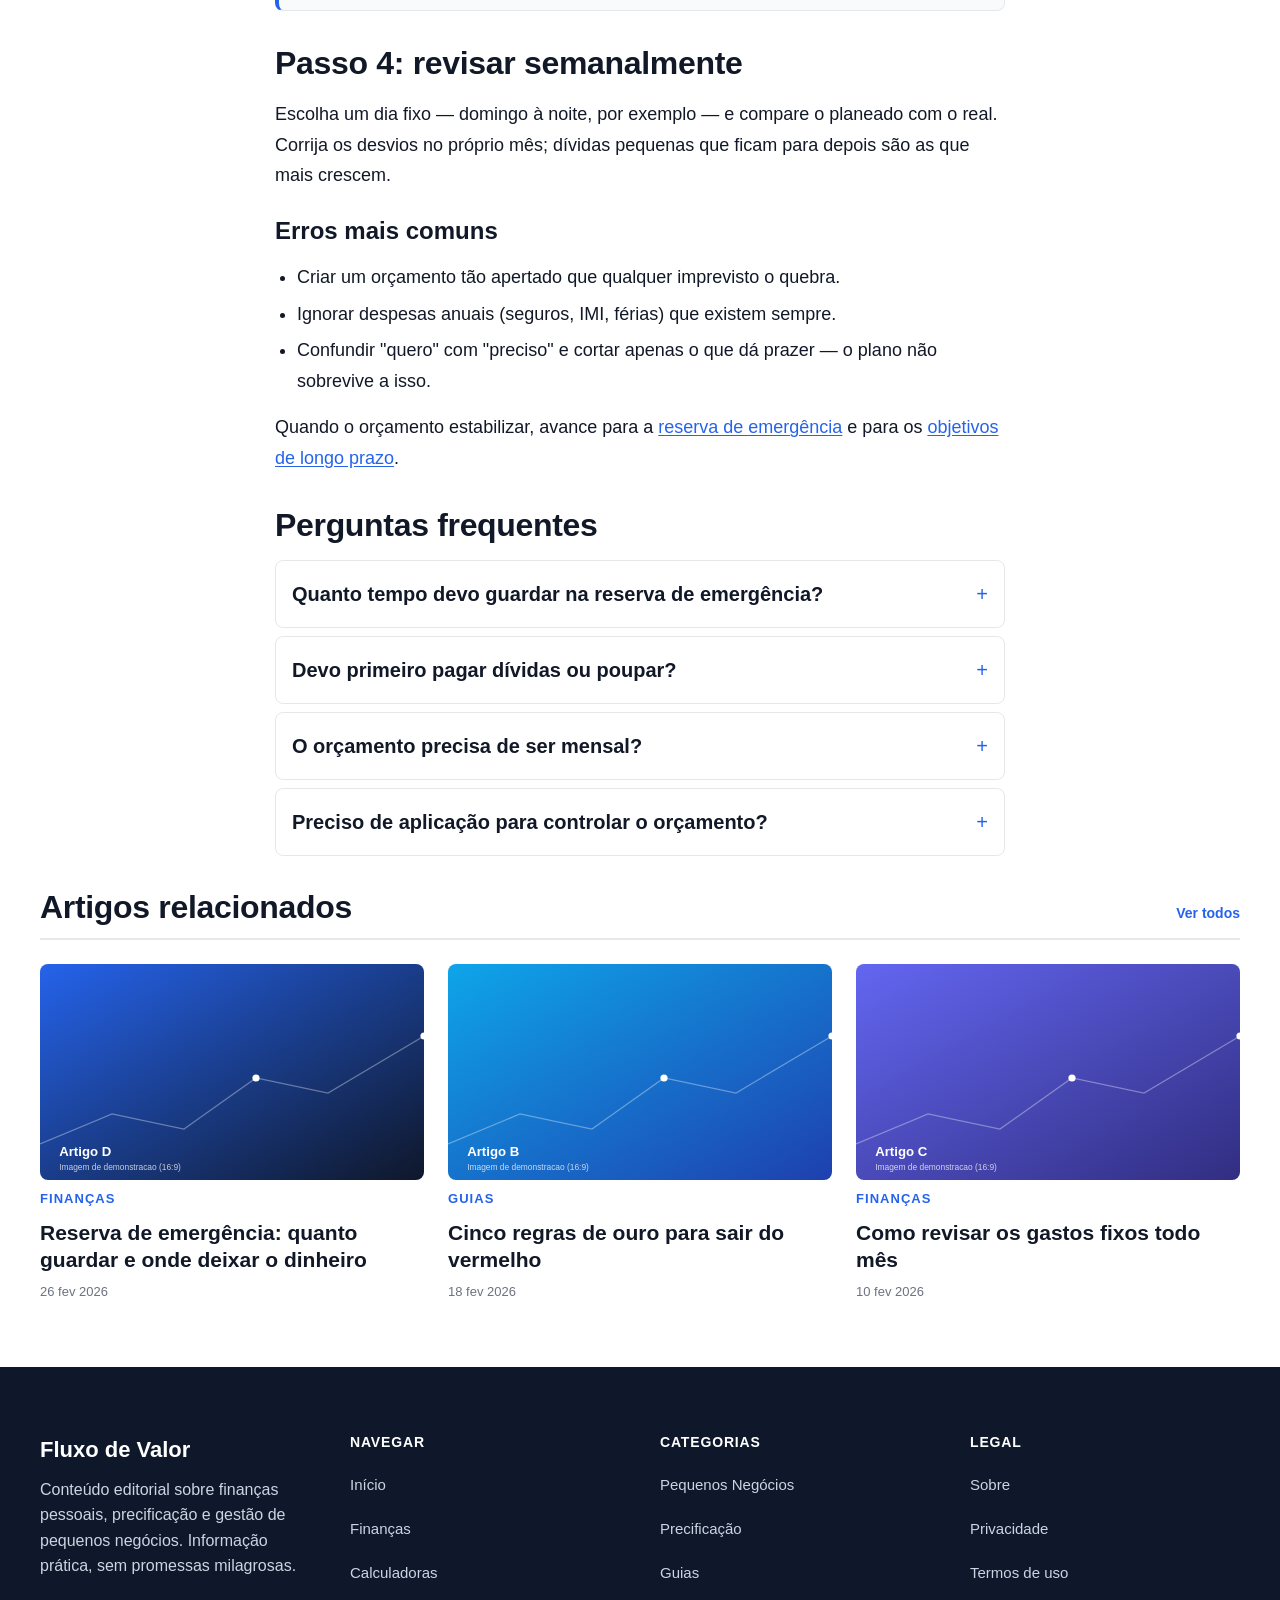
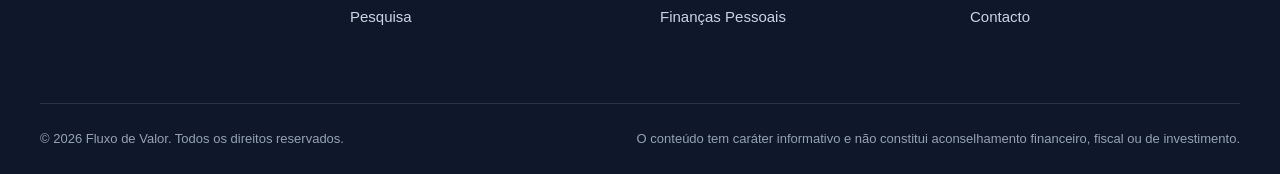
==== commit e86cc64b: "fix: use real blog domain for canonical and og urls" ====
--- a/src/article.html
+++ b/src/article.html
@@ -5,7 +5,7 @@
 <meta name="viewport" content="width=device-width, initial-scale=1">
 <title>Como montar um orçamento pessoal que funciona de verdade — Fluxo de Valor</title>
 <meta name="description" content="Método em quatro passos para montar um orçamento pessoal realista: distribuir salário, despesas e metas sem planilhas complicadas.">
-<link rel="canonical" href="https://fluxodevalor.example/article.html">
+<link rel="canonical" href="https://valorfacil.blogspot.com/article.html">
 <meta name="robots" content="index, follow">
 
 <meta property="og:type" content="article">
@@ -13,14 +13,14 @@
 <meta property="og:locale" content="pt_PT">
 <meta property="og:title" content="Como montar um orçamento pessoal que funciona de verdade">
 <meta property="og:description" content="Método em quatro passos para montar um orçamento pessoal realista, sem planilhas complicadas.">
-<meta property="og:url" content="https://fluxodevalor.example/article.html">
-<meta property="og:image" content="https://fluxodevalor.example/assets/images/ph-hero.svg">
+<meta property="og:url" content="https://valorfacil.blogspot.com/article.html">
+<meta property="og:image" content="https://valorfacil.blogspot.com/assets/images/ph-hero.svg">
 <meta property="article:published_time" content="2026-03-12">
 
 <meta name="twitter:card" content="summary_large_image">
 <meta name="twitter:title" content="Como montar um orçamento pessoal que funciona de verdade">
 <meta name="twitter:description" content="Método em quatro passos para montar um orçamento pessoal realista, sem planilhas complicadas.">
-<meta name="twitter:image" content="https://fluxodevalor.example/assets/images/ph-hero.svg">
+<meta name="twitter:image" content="https://valorfacil.blogspot.com/assets/images/ph-hero.svg">
 
 <link rel="icon" href="assets/images/logo.svg" type="image/svg+xml">
 
@@ -48,8 +48,8 @@
   "datePublished": "2026-03-12",
   "author": { "@type": "Organization", "name": "Fluxo de Valor" },
   "publisher": { "@type": "Organization", "name": "Fluxo de Valor" },
-  "image": "https://fluxodevalor.example/assets/images/ph-hero.svg",
-  "mainEntityOfPage": "https://fluxodevalor.example/article.html"
+  "image": "https://valorfacil.blogspot.com/assets/images/ph-hero.svg",
+  "mainEntityOfPage": "https://valorfacil.blogspot.com/article.html"
 }
 </script>
 
@@ -58,8 +58,8 @@
   "@context": "https://schema.org",
   "@type": "BreadcrumbList",
   "itemListElement": [
-    { "@type": "ListItem", "position": 1, "name": "Início", "item": "https://fluxodevalor.example/" },
-    { "@type": "ListItem", "position": 2, "name": "Finanças", "item": "https://fluxodevalor.example/category.html" },
+    { "@type": "ListItem", "position": 1, "name": "Início", "item": "https://valorfacil.blogspot.com/" },
+    { "@type": "ListItem", "position": 2, "name": "Finanças", "item": "https://valorfacil.blogspot.com/category.html" },
     { "@type": "ListItem", "position": 3, "name": "Orçamento pessoal" }
   ]
 }
--- a/src/css/variables.css
+++ b/src/css/variables.css
@@ -0,0 +1,138 @@
+/* ==========================================================================
+   Design tokens — Fluxo de Valor
+   Todos os valores arbitrários do CSS vivem aqui.
+   Breakpoints oficiais: 767 / 1023 / 1279 / 1280+
+   ========================================================================== */
+
+:root {
+  /* Cores ---------------------------------------------------------------- */
+  --color-primary: #2563EB;
+  --color-primary-dark: #1D4ED8;
+  --color-primary-soft: #EFF6FF;
+
+  --color-text: #111827;
+  --color-text-secondary: #6B7280;
+  --color-text-strong: #4B5563;
+  --color-text-muted: #9CA3AF;
+  --color-text-inverse: #FFFFFF;
+
+  --color-background: #FFFFFF;
+  --color-surface: #F8FAFC;
+  --color-border: #E5E7EB;
+
+  --color-success: #16A34A;
+  --color-danger: #DC2626;
+
+  --color-footer-bg: #0F172A;
+  --color-footer-heading: #FFFFFF;
+  --color-footer-text: #CBD5E1;
+  --color-footer-muted: #94A3B8;
+
+  /* Tipografia (mobile-first; refinada por breakpoint) ------------------- */
+  --font-family: -apple-system, BlinkMacSystemFont, "Segoe UI", Roboto,
+    Helvetica, Arial, sans-serif;
+
+  --text-h1: 30px;
+  --text-h2: 22px;
+  --text-h3: 18px;
+  --text-body: 16px;
+  --text-card-title: 17px;
+  --text-card-summary: 14px;
+  --text-meta: 12px;
+  --text-nav: 15px;
+  --text-small: 13px;
+
+  --leading-tight: 1.15;
+  --leading-heading: 1.25;
+  --leading-body: 1.7;
+
+  --weight-regular: 400;
+  --weight-medium: 500;
+  --weight-semibold: 600;
+  --weight-bold: 700;
+
+  /* Layout --------------------------------------------------------------- */
+  --container-width: 1180px;
+  --container-gutter: 32px; /* mobile: 16px por lado */
+  --article-width: 730px;
+  --sidebar-width: 300px;
+  --header-height: 60px;
+  --hero-image-share: 55%;
+
+  /* Espaçamento ---------------------------------------------------------- */
+  --space-xs: 4px;
+  --space-sm: 8px;
+  --space-md: 16px;
+  --space-lg: 24px;
+  --space-xl: 32px;
+  --space-2xl: 40px;
+  --space-section: 40px;
+
+  /* Raios ---------------------------------------------------------------- */
+  --radius-sm: 6px;
+  --radius-md: 8px;
+  --radius-lg: 12px;
+
+  /* Superfícies ---------------------------------------------------------- */
+  --shadow-sm: 0 1px 2px rgba(17, 24, 39, 0.06);
+  --shadow-md: 0 8px 24px rgba(17, 24, 39, 0.08);
+
+  /* Movimento ------------------------------------------------------------ */
+  --transition-fast: 150ms ease;
+  --transition: 220ms ease;
+
+  /* Hierarquia ----------------------------------------------------------- */
+  --z-header: 100;
+  --z-drawer: 200;
+
+  /* Acessibilidade ------------------------------------------------------- */
+  --target-min: 44px;
+}
+
+/* Tablet ------------------------------------------------------------------ */
+@media (min-width: 768px) and (max-width: 1023px) {
+  :root {
+    --text-h1: 38px;
+    --text-h2: 26px;
+    --text-h3: 20px;
+    --text-body: 17px;
+    --text-card-title: 18px;
+    --text-card-summary: 15px;
+    --header-height: 64px;
+    --space-section: 48px;
+    --container-gutter: 40px;
+  }
+}
+
+/* Desktop ----------------------------------------------------------------- */
+@media (min-width: 1024px) and (max-width: 1279px) {
+  :root {
+    --text-h1: 46px;
+    --text-h2: 30px;
+    --text-h3: 22px;
+    --text-body: 18px;
+    --text-card-title: 20px;
+    --text-card-summary: 15px;
+    --text-meta: 13px;
+    --header-height: 68px;
+    --space-section: 56px;
+    --container-gutter: 40px;
+  }
+}
+
+/* Large desktop ----------------------------------------------------------- */
+@media (min-width: 1280px) {
+  :root {
+    --text-h1: 50px;
+    --text-h2: 32px;
+    --text-h3: 24px;
+    --text-body: 18px;
+    --text-card-title: 21px;
+    --text-card-summary: 16px;
+    --text-meta: 13px;
+    --header-height: 68px;
+    --space-section: 64px;
+    --container-width: 1200px;
+    --container-gutter: 40px;
+  }
+}
--- a/src/css/base.css
+++ b/src/css/base.css
@@ -0,0 +1,252 @@
+/* Base: tipografia, container, utilitários, formulários. */
+
+body {
+  font-family: var(--font-family);
+  font-size: var(--text-body);
+  line-height: var(--leading-body);
+  color: var(--color-text);
+  background: var(--color-background);
+  -webkit-font-smoothing: antialiased;
+  text-rendering: optimizeLegibility;
+}
+
+/* Container --------------------------------------------------------------- */
+.container {
+  width: calc(100% - var(--container-gutter));
+  margin-inline: auto;
+}
+
+/* Tipografia -------------------------------------------------------------- */
+h1,
+.h1 {
+  font-size: var(--text-h1);
+  line-height: var(--leading-tight);
+  font-weight: var(--weight-bold);
+  letter-spacing: -0.02em;
+}
+
+h2,
+.h2 {
+  font-size: var(--text-h2);
+  line-height: 1.2;
+  font-weight: var(--weight-bold);
+  letter-spacing: -0.01em;
+}
+
+h3,
+.h3 {
+  font-size: var(--text-h3);
+  line-height: 1.3;
+  font-weight: var(--weight-semibold);
+}
+
+a {
+  color: var(--color-primary);
+  transition: color var(--transition-fast);
+}
+
+a:hover {
+  color: var(--color-primary-dark);
+}
+
+strong,
+b {
+  font-weight: var(--weight-semibold);
+}
+
+/* Foco visível (teclado) -------------------------------------------------- */
+:focus-visible {
+  outline: 3px solid var(--color-primary);
+  outline-offset: 2px;
+  border-radius: 3px;
+}
+
+.skip-link {
+  position: absolute;
+  left: -9999px;
+  top: 0;
+  z-index: var(--z-drawer);
+  padding: 12px 18px;
+  background: var(--color-primary);
+  color: var(--color-text-inverse);
+  font-weight: var(--weight-semibold);
+}
+
+.skip-link:focus {
+  left: 8px;
+  top: 8px;
+}
+
+.visually-hidden {
+  position: absolute !important;
+  width: 1px;
+  height: 1px;
+  padding: 0;
+  margin: -1px;
+  overflow: hidden;
+  clip: rect(0 0 0 0);
+  white-space: nowrap;
+  border: 0;
+}
+
+/* Utilitários ------------------------------------------------------------- */
+.eyebrow {
+  display: inline-block;
+  font-size: var(--text-meta);
+  font-weight: var(--weight-semibold);
+  letter-spacing: 0.08em;
+  text-transform: uppercase;
+  color: var(--color-primary);
+}
+
+.eyebrow--muted {
+  color: var(--color-text-secondary);
+}
+
+.meta {
+  font-size: var(--text-meta);
+  line-height: 1.5;
+  color: var(--color-text-secondary);
+}
+
+.meta--dot > * + *::before {
+  content: "·";
+  margin-inline: 6px;
+  color: var(--color-text-muted);
+}
+
+.text-secondary {
+  color: var(--color-text-secondary);
+}
+
+/* Botões ------------------------------------------------------------------ */
+.btn {
+  display: inline-flex;
+  align-items: center;
+  justify-content: center;
+  gap: var(--space-sm);
+  min-height: var(--target-min);
+  padding: 0 20px;
+  border-radius: var(--radius-sm);
+  font-size: 15px;
+  font-weight: var(--weight-semibold);
+  line-height: 1;
+  text-align: center;
+  transition: background-color var(--transition-fast),
+    border-color var(--transition-fast), color var(--transition-fast);
+}
+
+.btn--primary {
+  background: var(--color-primary);
+  color: var(--color-text-inverse);
+}
+
+.btn--primary:hover {
+  background: var(--color-primary-dark);
+  color: var(--color-text-inverse);
+}
+
+.btn--ghost {
+  background: var(--color-background);
+  border: 1px solid var(--color-border);
+  color: var(--color-text);
+}
+
+.btn--ghost:hover {
+  border-color: var(--color-primary);
+  color: var(--color-primary);
+}
+
+/* Formulários ------------------------------------------------------------- */
+.field {
+  width: 100%;
+  min-height: var(--target-min);
+  padding: 10px 14px;
+  background: var(--color-background);
+  border: 1px solid var(--color-border);
+  border-radius: var(--radius-sm);
+  font-size: 15px;
+  color: var(--color-text);
+  transition: border-color var(--transition-fast),
+    box-shadow var(--transition-fast);
+}
+
+.field::placeholder {
+  color: var(--color-text-muted);
+}
+
+.field:hover {
+  border-color: var(--color-text-muted);
+}
+
+.field:focus {
+  outline: none;
+  border-color: var(--color-primary);
+  box-shadow: 0 0 0 3px var(--color-primary-soft);
+}
+
+.field[aria-invalid="true"] {
+  border-color: var(--color-danger);
+}
+
+.form-row {
+  display: flex;
+  flex-wrap: wrap;
+  gap: var(--space-sm);
+}
+
+/* Secções ----------------------------------------------------------------- */
+.section {
+  padding-block: var(--space-section);
+}
+
+.section--surface {
+  background: var(--color-surface);
+}
+
+.section-header {
+  display: flex;
+  align-items: baseline;
+  justify-content: space-between;
+  gap: var(--space-md);
+  margin-bottom: var(--space-lg);
+  padding-bottom: 12px;
+  border-bottom: 2px solid var(--color-border);
+}
+
+.section-title {
+  font-size: var(--text-h2);
+}
+
+.section-link {
+  font-size: 14px;
+  font-weight: var(--weight-semibold);
+  white-space: nowrap;
+}
+
+.section-header--spaced {
+  margin-top: var(--space-xl);
+}
+
+/* Espaços publicitários (apenas placeholder) ------------------------------ */
+.ad-slot {
+  display: flex;
+  align-items: center;
+  justify-content: center;
+  min-height: 100px;
+  background: var(--color-surface);
+  border: 1px dashed var(--color-border);
+  border-radius: var(--radius-md);
+  color: var(--color-text-secondary);
+  font-size: 11px;
+  letter-spacing: 0.1em;
+  text-transform: uppercase;
+}
+
+.ad-slot--sidebar {
+  min-height: 250px;
+}
+
+.ad-wrap {
+  padding-block: var(--space-lg);
+}
--- a/src/css/header.css
+++ b/src/css/header.css
@@ -0,0 +1,107 @@
+/* Header do site: logo, menu, pesquisa. Mobile-first. */
+
+.site-header {
+  position: relative;
+  z-index: var(--z-header);
+  background: var(--color-background);
+  border-bottom: 1px solid var(--color-border);
+}
+
+.header-inner {
+  display: flex;
+  align-items: center;
+  justify-content: space-between;
+  gap: var(--space-md);
+  min-height: var(--header-height);
+}
+
+/* Logo -------------------------------------------------------------------- */
+.site-logo {
+  display: inline-flex;
+  align-items: center;
+  flex-shrink: 0;
+  min-height: var(--target-min);
+}
+
+.site-logo img {
+  height: auto;
+  max-height: 30px;
+  width: auto;
+  max-width: 220px;
+}
+
+/* Ações ------------------------------------------------------------------- */
+.header-actions {
+  display: flex;
+  align-items: center;
+  gap: var(--space-xs);
+}
+
+.header-search {
+  display: inline-flex;
+  align-items: center;
+  justify-content: center;
+  width: var(--target-min);
+  height: var(--target-min);
+  color: var(--color-text);
+  border-radius: var(--radius-sm);
+  transition: background-color var(--transition-fast),
+    color var(--transition-fast);
+}
+
+.header-search:hover {
+  background: var(--color-surface);
+  color: var(--color-primary);
+}
+
+.header-search svg {
+  width: 20px;
+  height: 20px;
+}
+
+/* Botão do menu (mobile) -------------------------------------------------- */
+.menu-toggle {
+  display: inline-flex;
+  align-items: center;
+  justify-content: center;
+  width: var(--target-min);
+  height: var(--target-min);
+  color: var(--color-text);
+  border-radius: var(--radius-sm);
+}
+
+.menu-toggle:hover {
+  background: var(--color-surface);
+}
+
+.menu-toggle svg {
+  width: 22px;
+  height: 22px;
+}
+
+.menu-toggle .icon-close {
+  display: none;
+}
+
+.menu-toggle[aria-expanded="true"] .icon-menu {
+  display: none;
+}
+
+.menu-toggle[aria-expanded="true"] .icon-close {
+  display: block;
+}
+
+/* Backdrop do drawer ------------------------------------------------------ */
+.nav-backdrop {
+  position: fixed;
+  inset: 0;
+  background: rgba(17, 24, 39, 0.45);
+  opacity: 0;
+  visibility: hidden;
+  transition: opacity var(--transition), visibility var(--transition);
+}
+
+.nav-backdrop.is-open {
+  opacity: 1;
+  visibility: visible;
+}
--- a/src/css/navigation.css
+++ b/src/css/navigation.css
@@ -0,0 +1,70 @@
+/* Navegação principal. Mobile: drawer off-canvas. Desktop: inline (ver responsive.css). */
+
+.main-nav {
+  position: fixed;
+  top: 0;
+  right: 0;
+  z-index: calc(var(--z-drawer) + 1);
+  width: min(320px, 85vw);
+  height: 100dvh;
+  padding: calc(var(--header-height) + 16px) 20px 24px;
+  background: var(--color-background);
+  box-shadow: var(--shadow-md);
+  overflow-y: auto;
+  transform: translateX(100%);
+  visibility: hidden;
+  transition: transform var(--transition), visibility var(--transition);
+}
+
+.main-nav.is-open {
+  transform: translateX(0);
+  visibility: visible;
+}
+
+.nav-list {
+  display: flex;
+  flex-direction: column;
+  gap: var(--space-xs);
+}
+
+.nav-link {
+  position: relative;
+  display: flex;
+  align-items: center;
+  min-height: var(--target-min);
+  padding: 0 10px;
+  border-radius: var(--radius-sm);
+  font-size: var(--text-nav);
+  font-weight: var(--weight-semibold);
+  color: var(--color-text);
+  transition: background-color var(--transition-fast),
+    color var(--transition-fast);
+}
+
+.nav-link:hover {
+  background: var(--color-surface);
+  color: var(--color-primary);
+}
+
+.nav-link.is-active {
+  color: var(--color-primary);
+  font-weight: var(--weight-bold);
+}
+
+.nav-link.is-active::after {
+  content: "";
+  position: absolute;
+  left: 10px;
+  right: 10px;
+  bottom: 6px;
+  height: 2px;
+  background: var(--color-primary);
+  border-radius: 2px;
+}
+
+@media (prefers-reduced-motion: reduce) {
+  .main-nav,
+  .nav-backdrop {
+    transition: none;
+  }
+}
--- a/src/css/hero.css
+++ b/src/css/hero.css
@@ -0,0 +1,56 @@
+/* Hero / post em destaque. Mobile: empilhado. Desktop: 55/45 (ver responsive.css). */
+
+.hero {
+  padding-block: var(--space-section);
+}
+
+.hero-grid {
+  display: grid;
+  gap: var(--space-lg);
+}
+
+.hero-media {
+  display: block;
+  overflow: hidden;
+  border-radius: var(--radius-md);
+  background: var(--color-surface);
+}
+
+.hero-media img {
+  width: 100%;
+  aspect-ratio: 16 / 9;
+  object-fit: cover;
+}
+
+.hero-content {
+  display: flex;
+  flex-direction: column;
+  align-items: flex-start;
+  gap: var(--space-md);
+}
+
+.hero-title {
+  font-size: var(--text-h1);
+  line-height: var(--leading-tight);
+}
+
+.hero-title a {
+  color: var(--color-text);
+}
+
+.hero-title a:hover {
+  color: var(--color-primary);
+}
+
+.hero-summary {
+  font-size: var(--text-body);
+  line-height: 1.65;
+  color: var(--color-text-secondary);
+}
+
+.hero-actions {
+  display: flex;
+  flex-wrap: wrap;
+  gap: var(--space-sm);
+  margin-top: var(--space-xs);
+}
--- a/src/css/cards.css
+++ b/src/css/cards.css
@@ -0,0 +1,109 @@
+/* Cards editoriais e grelhas. */
+
+.card-grid {
+  display: grid;
+  grid-template-columns: minmax(0, 1fr);
+  gap: var(--space-lg);
+}
+
+.card-grid--2,
+.card-grid--wide {
+  grid-template-columns: minmax(0, 1fr);
+}
+
+.card {
+  display: flex;
+  flex-direction: column;
+  gap: var(--space-sm);
+  min-width: 0;
+}
+
+.card-media {
+  display: block;
+  overflow: hidden;
+  border-radius: var(--radius-md);
+  background: var(--color-surface);
+}
+
+.card-media img {
+  width: 100%;
+  aspect-ratio: 16 / 9;
+  object-fit: cover;
+}
+
+@media (prefers-reduced-motion: no-preference) {
+  .card-media img {
+    transition: transform var(--transition);
+  }
+
+  .card:hover .card-media img {
+    transform: scale(1.03);
+  }
+}
+
+.card-body {
+  display: flex;
+  flex-direction: column;
+  gap: var(--space-sm);
+  min-width: 0;
+}
+
+.card-title {
+  font-size: var(--text-card-title);
+  line-height: 1.3;
+  font-weight: var(--weight-semibold);
+}
+
+.card-title a {
+  color: var(--color-text);
+}
+
+.card-title a:hover {
+  color: var(--color-primary);
+}
+
+.card-summary {
+  font-size: var(--text-card-summary);
+  line-height: 1.6;
+  color: var(--color-text-secondary);
+}
+
+.card-meta {
+  margin-top: auto;
+  font-size: var(--text-meta);
+  color: var(--color-text-secondary);
+}
+
+.card--featured .card-title {
+  font-size: var(--text-h3);
+  line-height: 1.25;
+  font-weight: var(--weight-bold);
+}
+
+/* Card horizontal (coluna secundária / resultados) ------------------------ */
+.card--row {
+  display: grid;
+  grid-template-columns: 120px minmax(0, 1fr);
+  gap: var(--space-md);
+  align-items: start;
+  padding-block: var(--space-md);
+  border-bottom: 1px solid var(--color-border);
+}
+
+.card--row .card-media img {
+  aspect-ratio: 4 / 3;
+}
+
+.card--row .card-title {
+  font-size: calc(var(--text-card-title) - 1px);
+}
+
+.card--row .card-summary {
+  display: none;
+}
+
+@media (prefers-reduced-motion: reduce) {
+  .card-media img {
+    transition: none;
+  }
+}
--- a/src/css/sections.css
+++ b/src/css/sections.css
@@ -0,0 +1,146 @@
+/* Secções da homepage: split de categoria, newsletter, paginação, estados. */
+
+/* Divisão principal + secundária (60/40 no desktop, 1 coluna no mobile) --- */
+.category-split {
+  display: grid;
+  grid-template-columns: minmax(0, 1fr);
+  gap: var(--space-lg);
+}
+
+.split-secondary {
+  display: flex;
+  flex-direction: column;
+}
+
+.split-secondary .card--row:last-child {
+  border-bottom: 0;
+  padding-bottom: 0;
+}
+
+.split-secondary .card--row:first-child {
+  padding-top: 0;
+}
+
+/* Lista vertical de artigos (sidebar / secundária) ------------------------ */
+.post-list {
+  display: flex;
+  flex-direction: column;
+}
+
+.post-list-item {
+  display: grid;
+  grid-template-columns: minmax(0, 1fr);
+  gap: var(--space-sm);
+  padding-block: var(--space-md);
+  border-bottom: 1px solid var(--color-border);
+}
+
+.post-list-item:last-child {
+  border-bottom: 0;
+}
+
+.post-list-title {
+  font-size: calc(var(--text-card-title) - 1px);
+  line-height: 1.35;
+  font-weight: var(--weight-semibold);
+}
+
+.post-list-title a {
+  color: var(--color-text);
+}
+
+.post-list-title a:hover {
+  color: var(--color-primary);
+}
+
+/* Newsletter -------------------------------------------------------------- */
+.newsletter {
+  display: grid;
+  gap: var(--space-lg);
+  padding: var(--space-xl);
+  background: var(--color-surface);
+  border: 1px solid var(--color-border);
+  border-radius: var(--radius-lg);
+}
+
+.newsletter-title {
+  font-size: var(--text-h3);
+}
+
+.newsletter-text {
+  margin-top: var(--space-xs);
+  font-size: var(--text-card-summary);
+  color: var(--color-text-secondary);
+}
+
+.newsletter-form {
+  display: flex;
+  flex-direction: column;
+  gap: var(--space-sm);
+}
+
+.newsletter-form .field {
+  flex: 1 1 auto;
+  min-width: 0;
+}
+
+.newsletter-note {
+  font-size: var(--text-meta);
+  color: var(--color-text-secondary);
+}
+
+.newsletter-note.is-success {
+  color: var(--color-success);
+  font-weight: var(--weight-semibold);
+}
+
+.newsletter-note.is-error {
+  color: var(--color-danger);
+  font-weight: var(--weight-semibold);
+}
+
+/* Paginação --------------------------------------------------------------- */
+.pagination {
+  display: flex;
+  flex-wrap: wrap;
+  align-items: center;
+  justify-content: center;
+  gap: var(--space-sm);
+  margin-top: var(--space-xl);
+}
+
+.pagination a,
+.pagination span {
+  display: inline-flex;
+  align-items: center;
+  justify-content: center;
+  min-width: var(--target-min);
+  min-height: var(--target-min);
+  padding: 0 12px;
+  border: 1px solid var(--color-border);
+  border-radius: var(--radius-sm);
+  font-size: 14px;
+  font-weight: var(--weight-semibold);
+  color: var(--color-text);
+}
+
+.pagination a:hover {
+  border-color: var(--color-primary);
+  color: var(--color-primary);
+}
+
+.pagination [aria-current="page"] {
+  background: var(--color-primary);
+  border-color: var(--color-primary);
+  color: var(--color-text-inverse);
+}
+
+/* Estado vazio (pesquisa) ------------------------------------------------- */
+.empty-state {
+  padding: var(--space-xl);
+  background: var(--color-surface);
+  border: 1px dashed var(--color-border);
+  border-radius: var(--radius-md);
+  text-align: center;
+  color: var(--color-text-secondary);
+}
